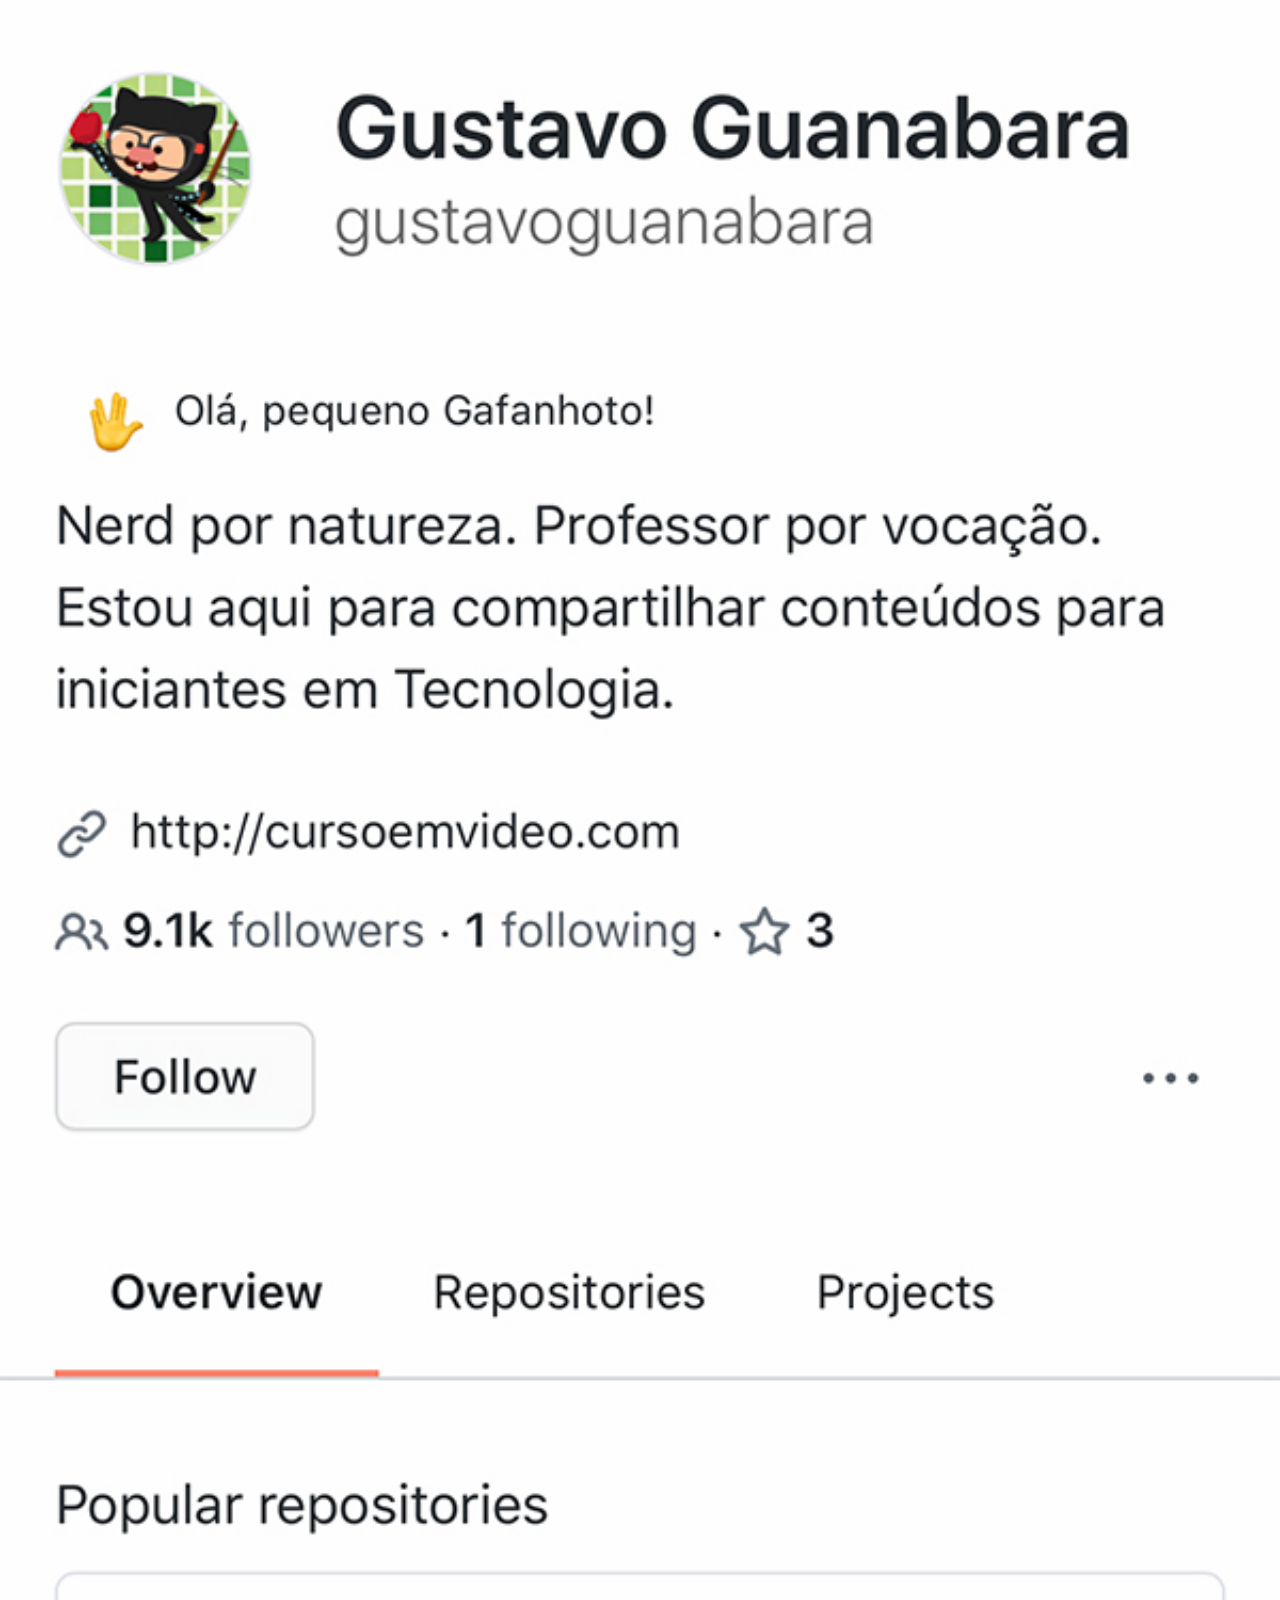
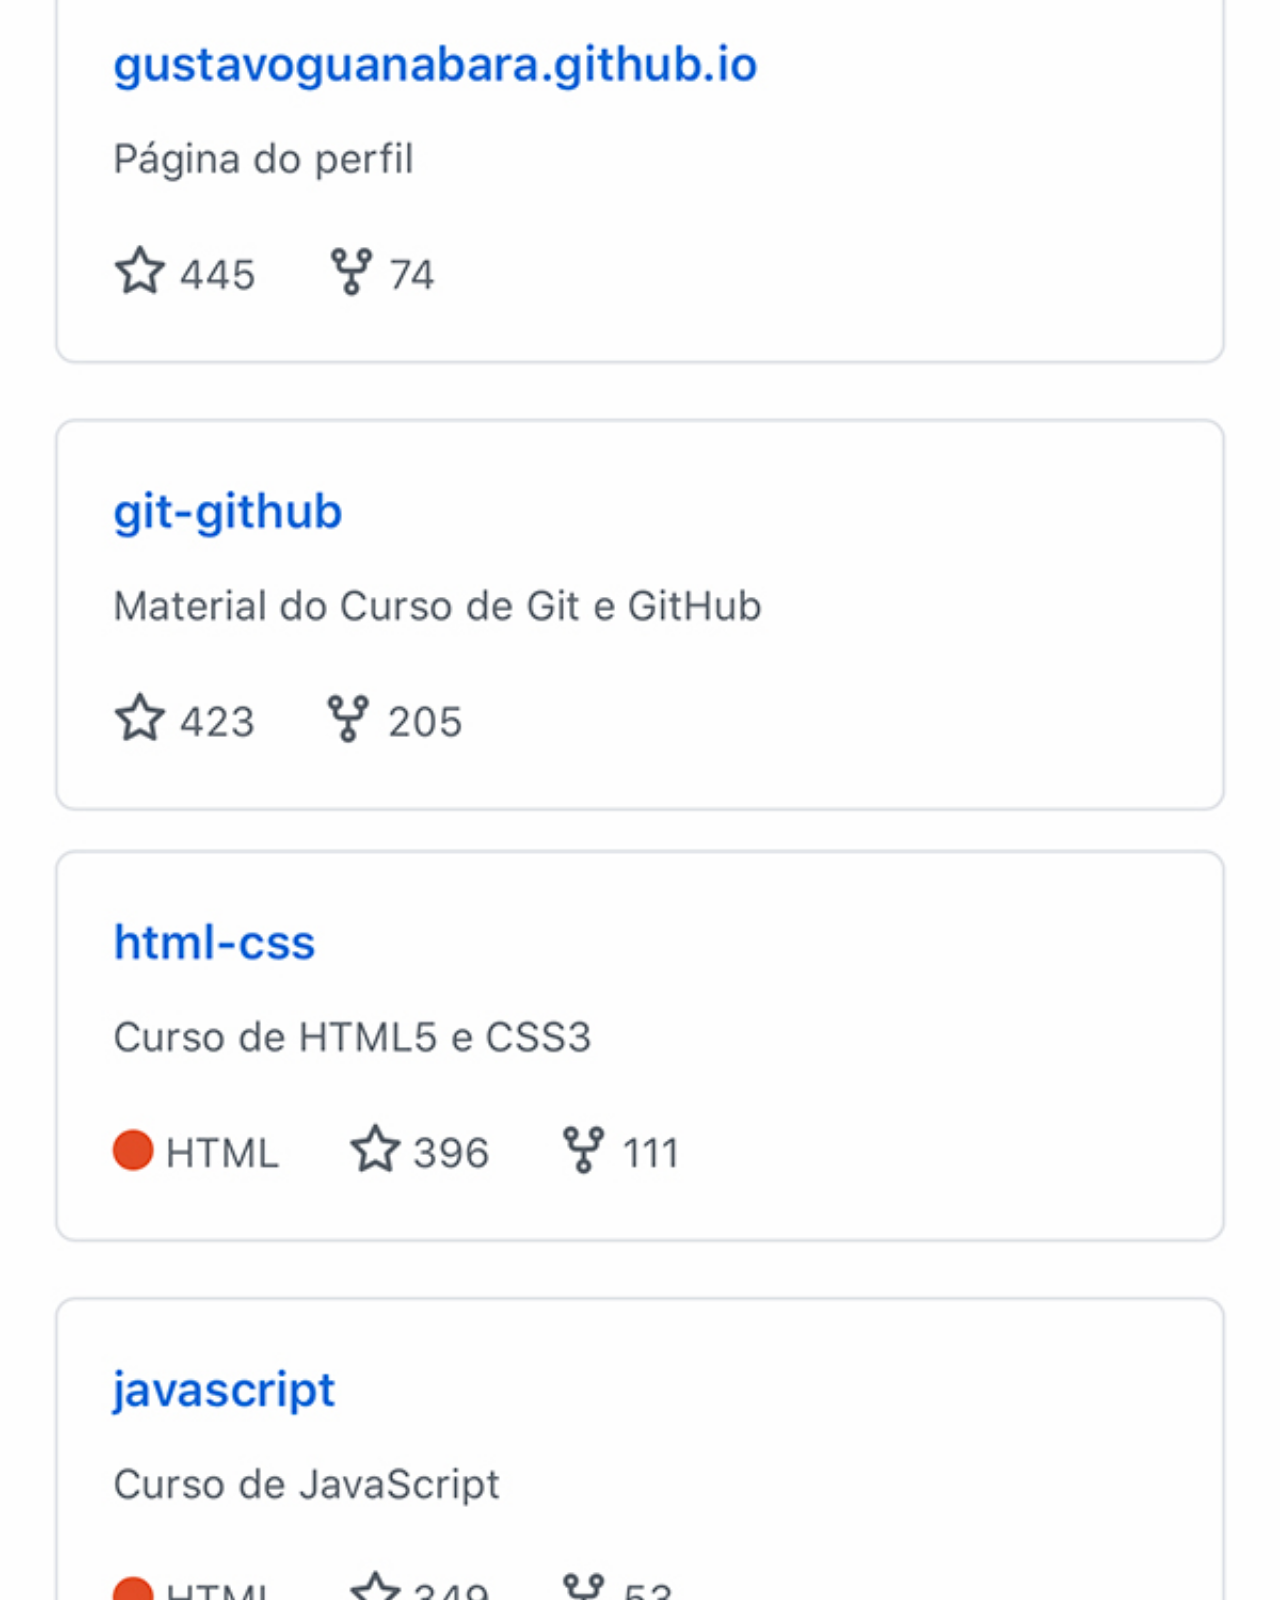
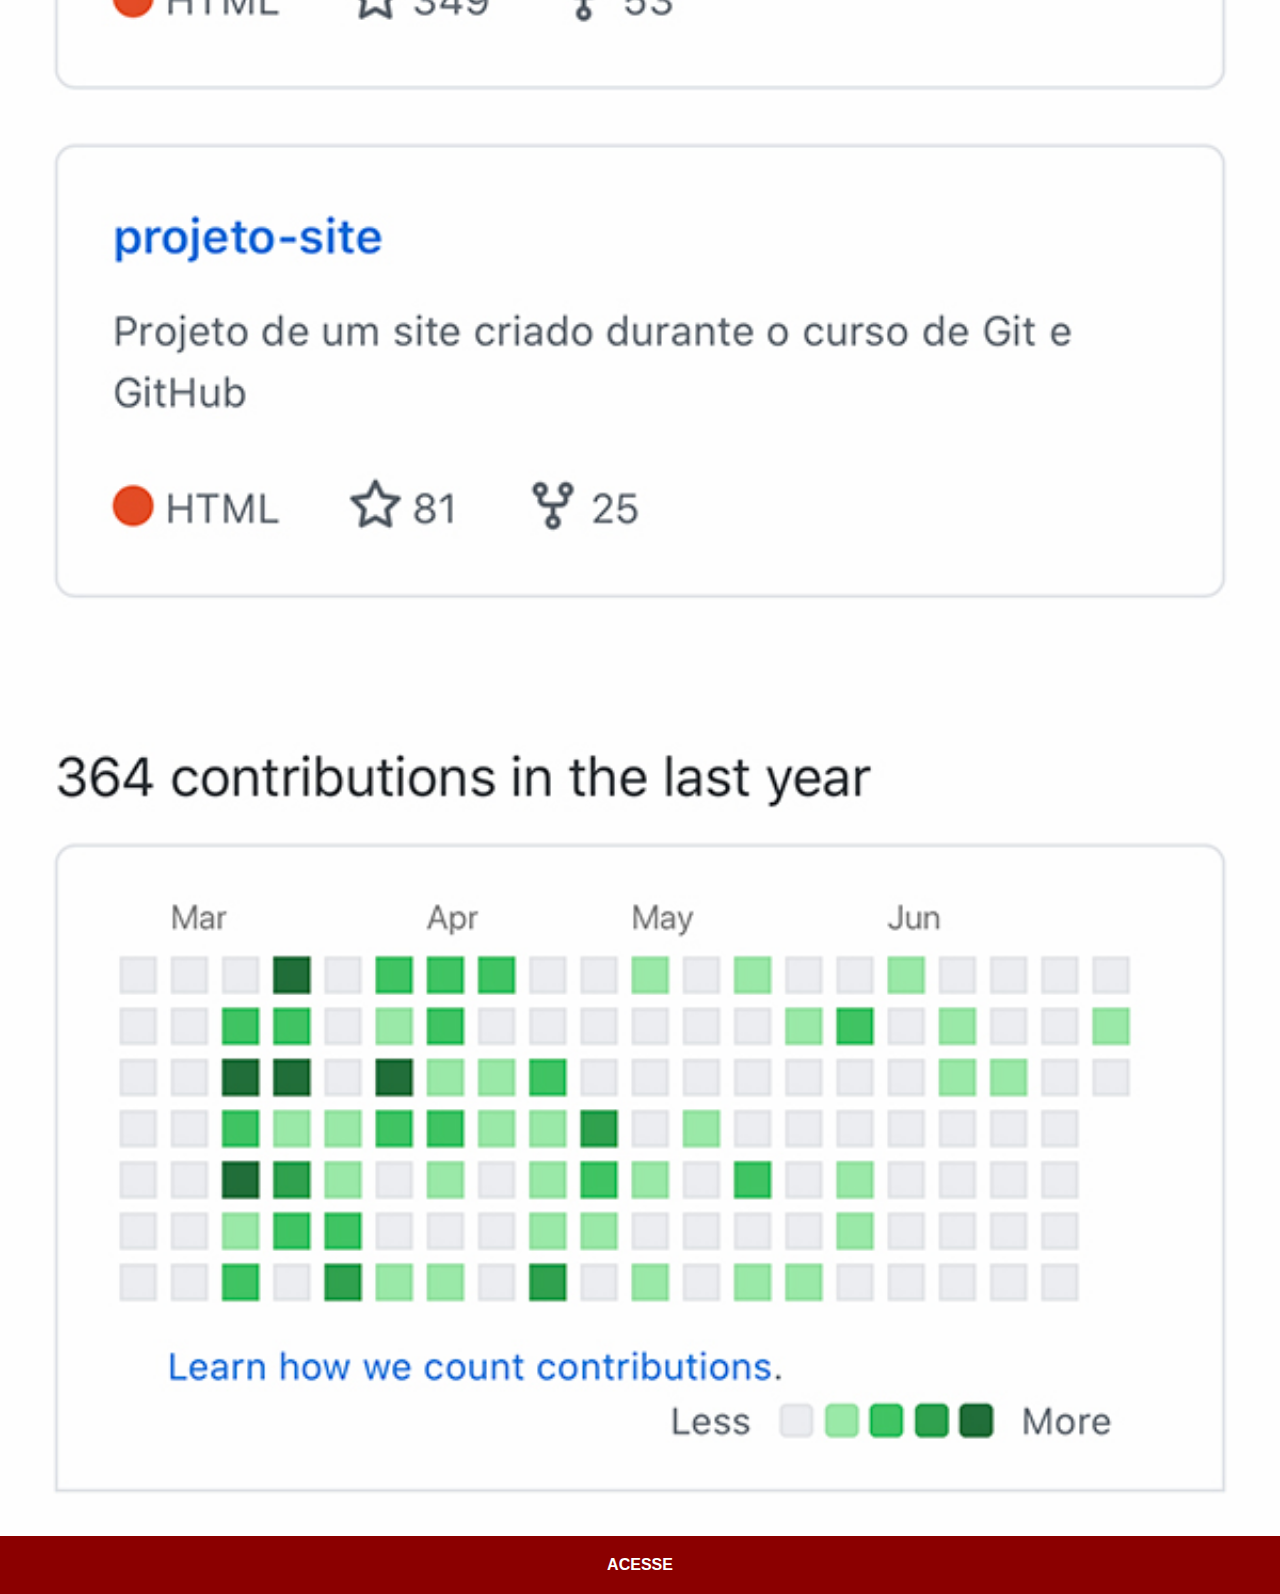
==== github.html @ 925d3ddc "05 finalizaçao" ====
<!DOCTYPE html>
<html lang="en">
<head>
    <meta charset="UTF-8">
    <meta name="viewport" content="width=device-width, initial-scale=1.0">
    <title>Document</title>
    <link rel="stylesheet" href="estilos/social.css">
</head>
<body>
    <img src="imagens/tela-github.jpg" alt="">
    <a href="https://github.com/lucky-mania?tab=repositories" target="_blank">ACESSE</a>
</body>
</html>
---- estilos/social.css ----
@charset "UTF-8";

*{
    margin: 0px;
    padding: 0px;
    font-family: Arial, Helvetica, sans-serif;
}
::-webkit-scrollbar{
    width: 0px;
    height: 0px;
}
img{
width: 100vw;
}
a{
display: block;
background-color: darkred;
color: white;
padding: 20px;
text-align: center;
font-weight: bolder;
text-decoration: none;
}
a:hover{
color: red;
}
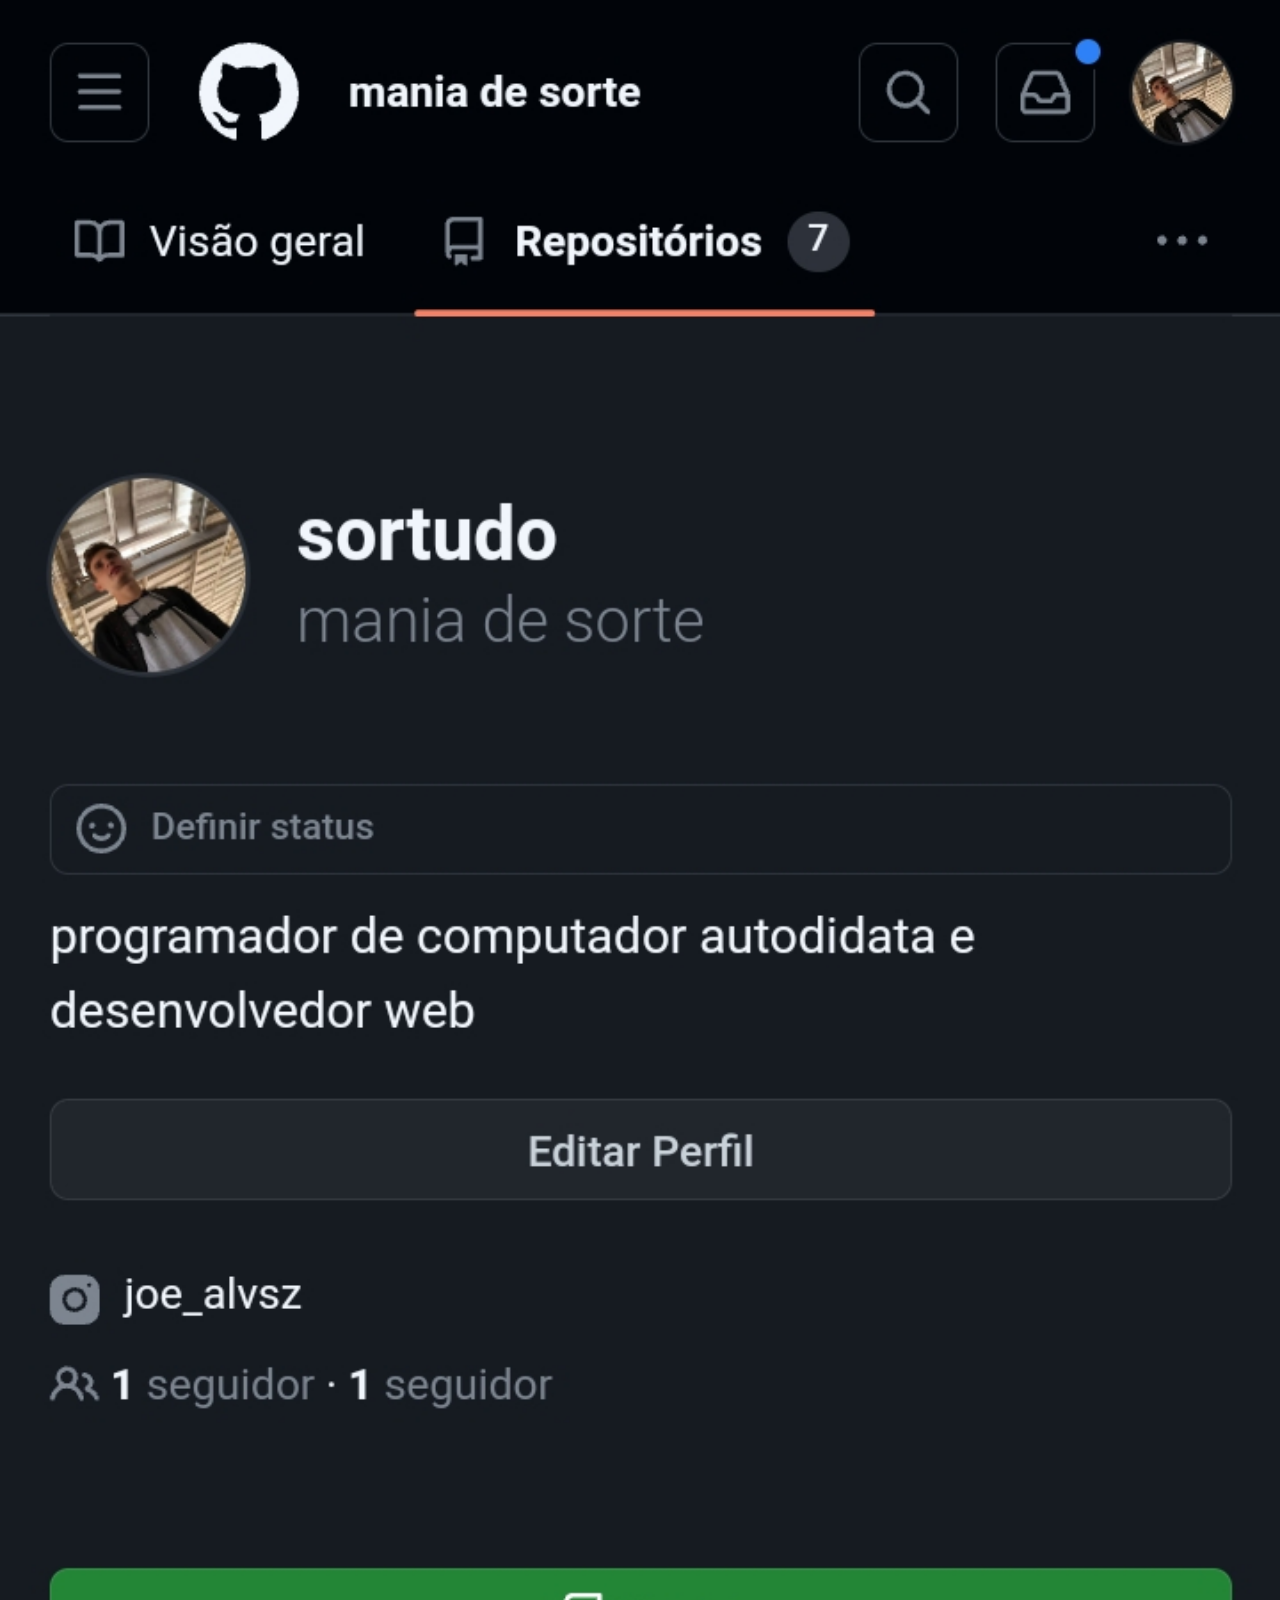
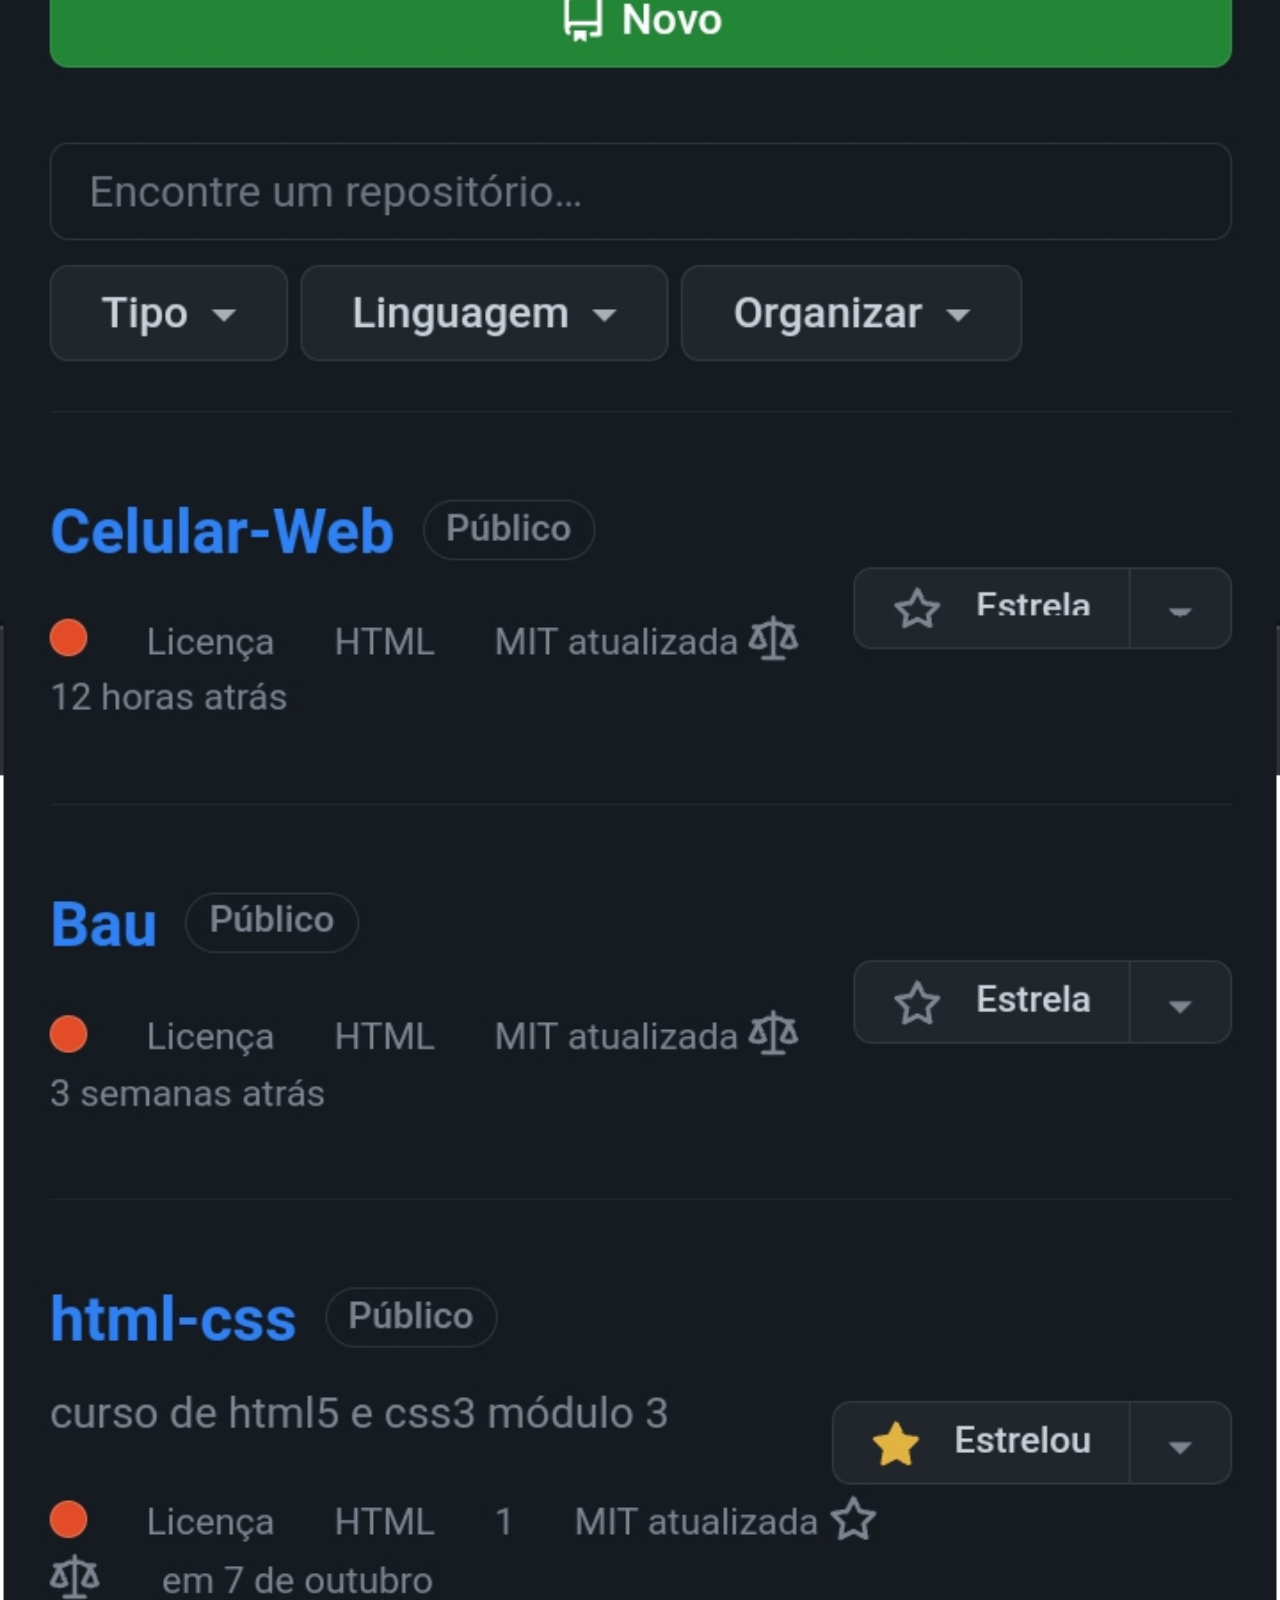
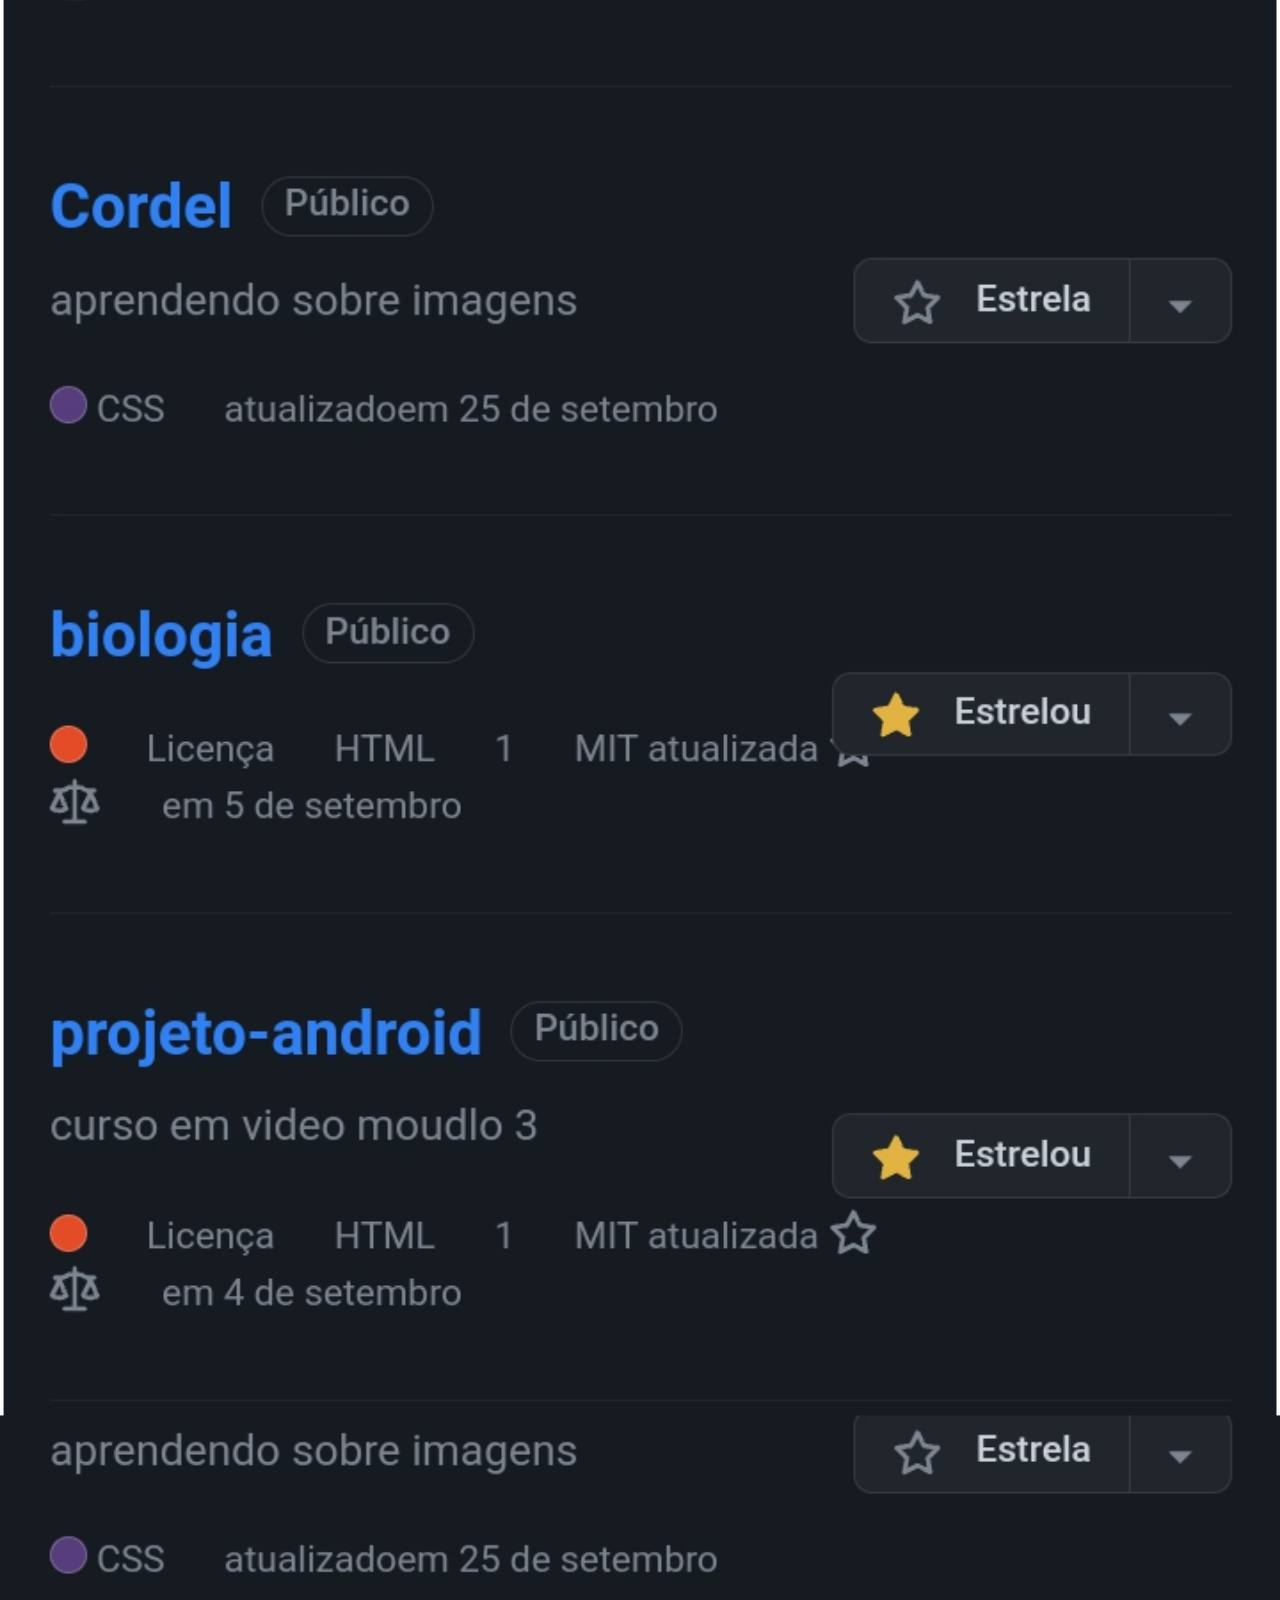
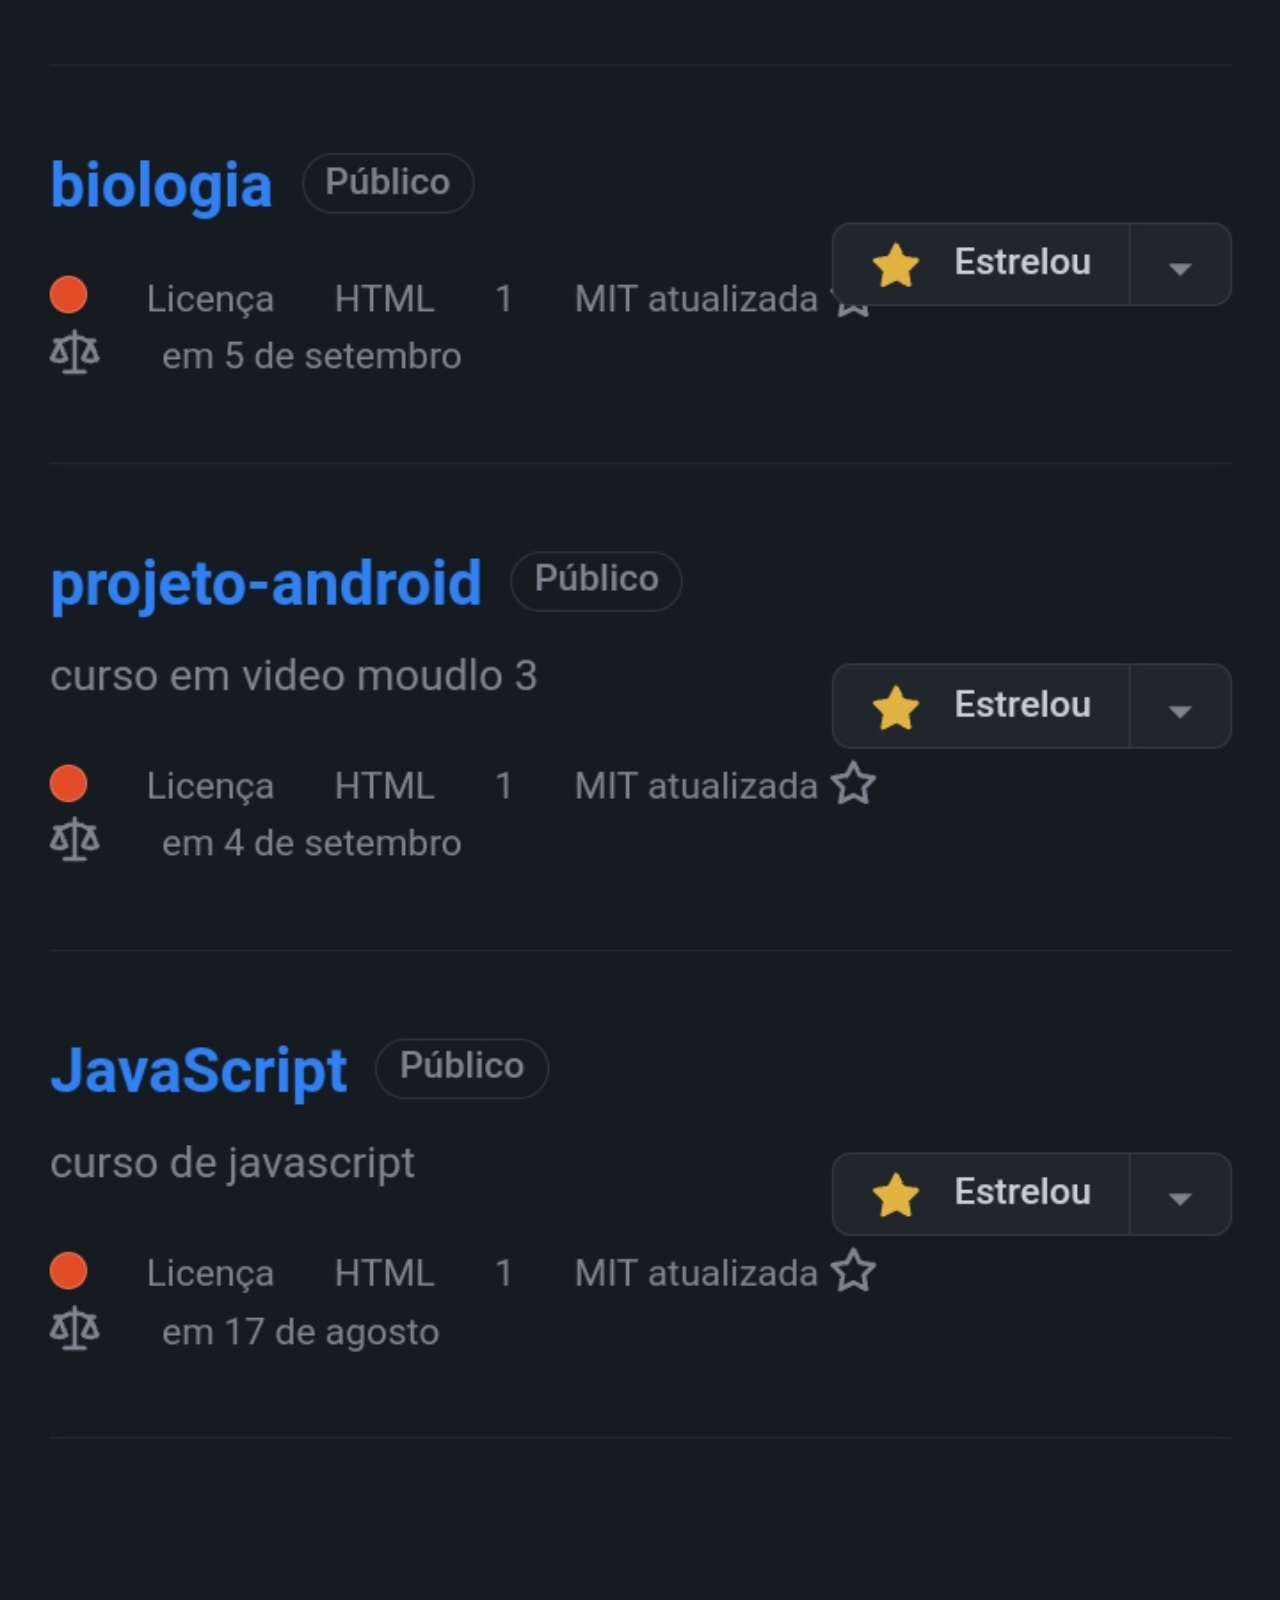
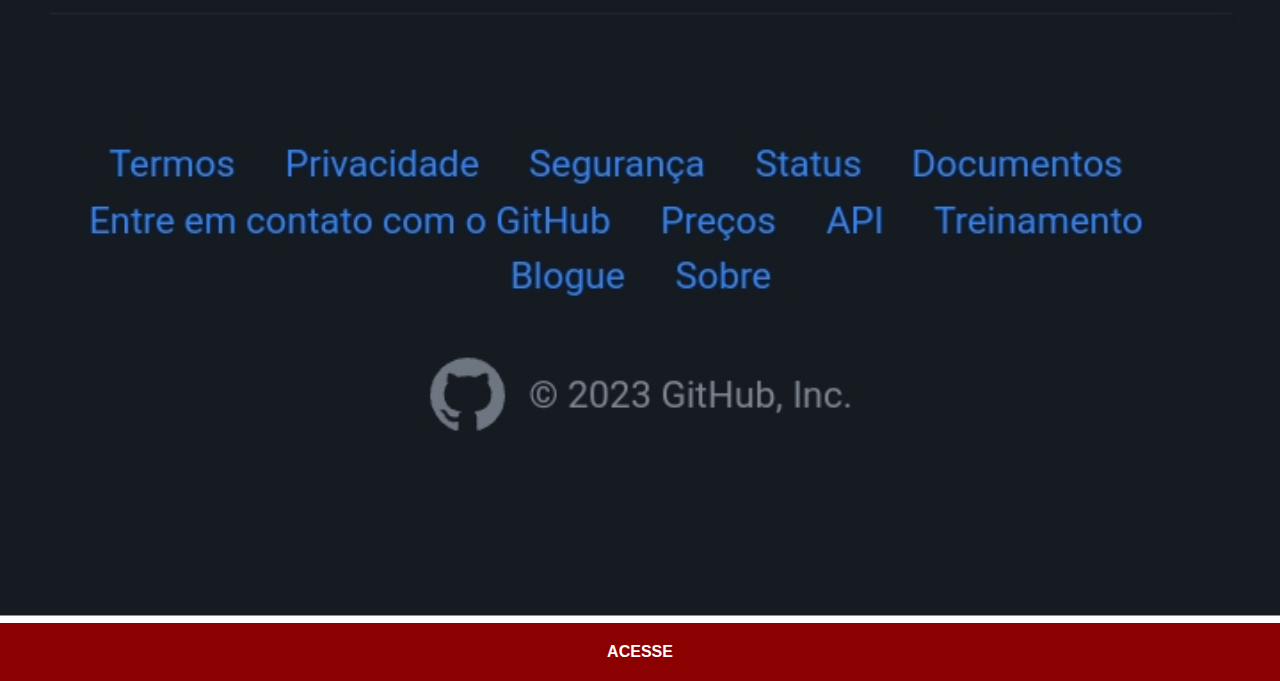
==== commit e71113ee: "06 final" ====
--- a/github.html
+++ b/github.html
@@ -7,7 +7,7 @@
     <link rel="stylesheet" href="estilos/social.css">
 </head>
 <body>
-    <img src="imagens/tela-github.jpg" alt="">
+    <img src="imagens/githubJoe.jpg" alt="">
     <a href="https://github.com/lucky-mania?tab=repositories" target="_blank">ACESSE</a>
 </body>
 </html>